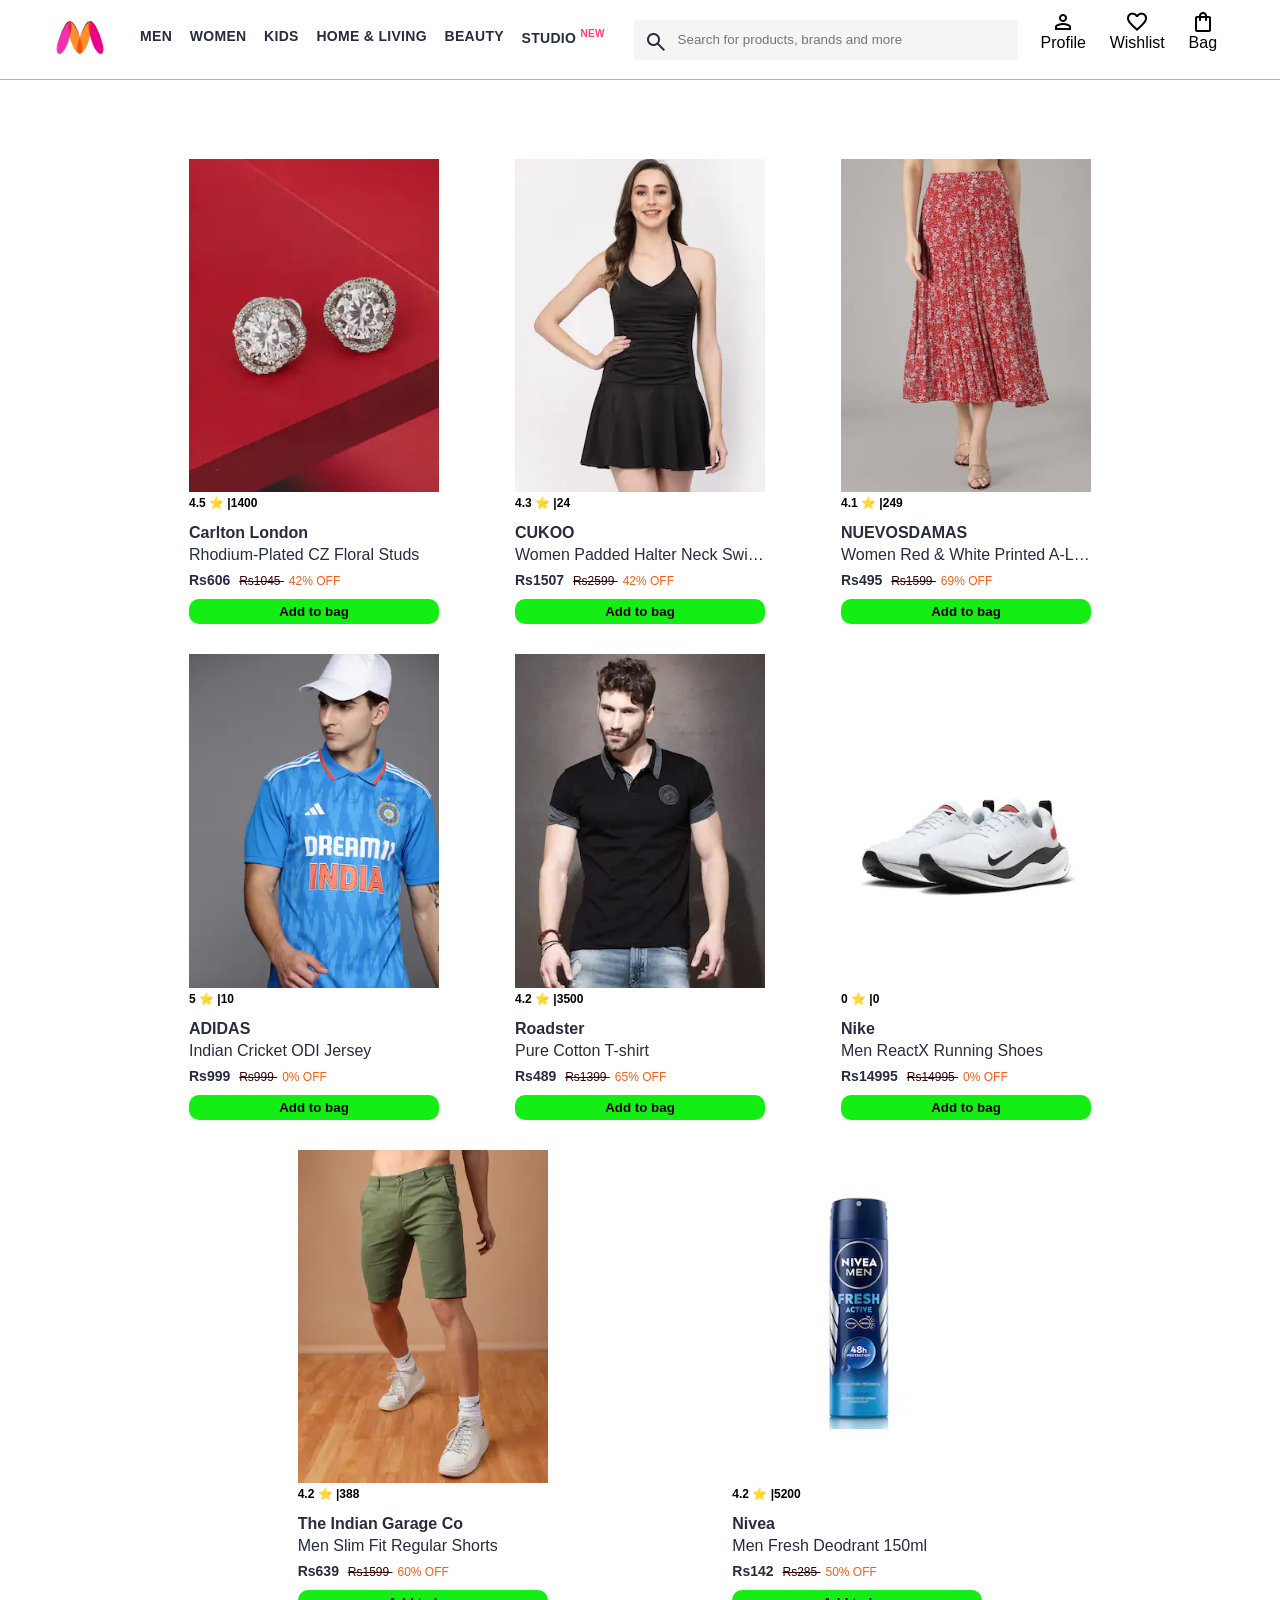
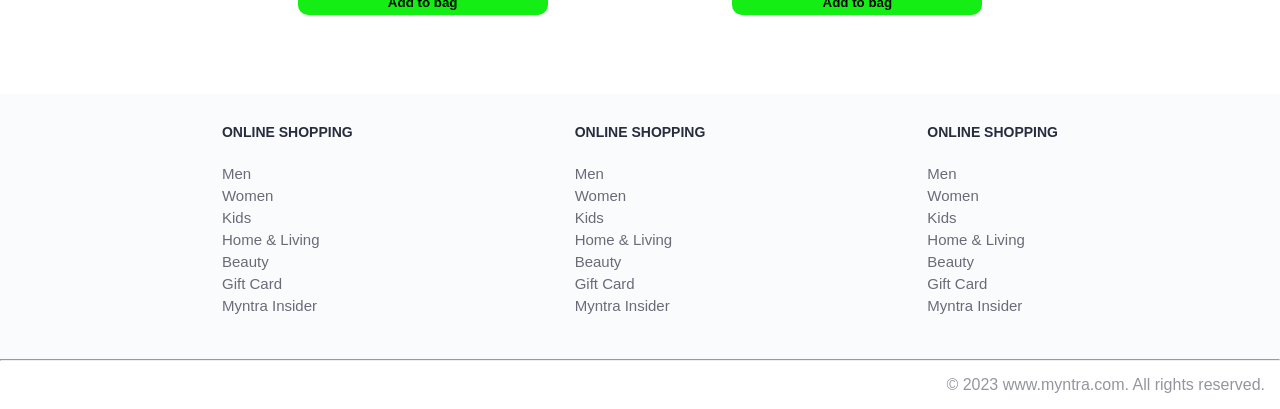
==== index.html @ da20bab3 "commit rand" ====
<!DOCTYPE html>
<html lang="en">
  <head>
    <title>Myntra Functional Clone</title>
    <link rel="stylesheet" href="css/index.css" />
    <link
      rel="stylesheet"
      href="https://fonts.googleapis.com/css2?family=Material+Symbols+Outlined:opsz,wght,FILL,GRAD@20..48,100..700,0..1,-50..200"
    />
  </head>
  <body>
    <header>
      <div class="logo_container">
        <a href="#"
          ><img
            class="myntra_home"
            src="images/myntra_logo.webp"
            alt="Myntra Home"
        /></a>
      </div>
      <nav class="nav_bar">
        <a href="#">Men</a>
        <a href="#">Women</a>
        <a href="#">Kids</a>
        <a href="#">Home & Living</a>
        <a href="#">Beauty</a>
        <a href="#">Studio <sup>New</sup></a>
      </nav>
      <div class="search_bar">
        <span class="material-symbols-outlined search_icon">search</span>
        <input
          class="search_input"
          placeholder="Search for products, brands and more"
        />
      </div>
      <div class="action_bar">
        <div class="action_container">
          <span class="material-symbols-outlined action_icon">person</span>
          <span class="action_name">Profile</span>
        </div>

        <div class="action_container">
          <span class="material-symbols-outlined action_icon">favorite</span>
          <span class="action_name">Wishlist</span>
        </div>

        <a class="action_container" href="pages/bag.html">
          <span class="material-symbols-outlined action_icon"
            >shopping_bag</span
          >
          <span class="action_name">Bag</span>
          <span class="bag-item-count">0</span>
        </a>
      </div>
    </header>
    <main>
      <div class="items-container"></div>
    </main>
    <footer>
      <div class="footer_container">
        <div class="footer_column">
          <h3>ONLINE SHOPPING</h3>

          <a href="#">Men</a>
          <a href="#">Women</a>
          <a href="#">Kids</a>
          <a href="#">Home & Living</a>
          <a href="#">Beauty</a>
          <a href="#">Gift Card</a>
          <a href="#">Myntra Insider</a>
        </div>

        <div class="footer_column">
          <h3>ONLINE SHOPPING</h3>

          <a href="#">Men</a>
          <a href="#">Women</a>
          <a href="#">Kids</a>
          <a href="#">Home & Living</a>
          <a href="#">Beauty</a>
          <a href="#">Gift Card</a>
          <a href="#">Myntra Insider</a>
        </div>

        <div class="footer_column">
          <h3>ONLINE SHOPPING</h3>

          <a href="#">Men</a>
          <a href="#">Women</a>
          <a href="#">Kids</a>
          <a href="#">Home & Living</a>
          <a href="#">Beauty</a>
          <a href="#">Gift Card</a>
          <a href="#">Myntra Insider</a>
        </div>
      </div>
      <hr />

      <div class="copyright">© 2023 www.myntra.com. All rights reserved.</div>
    </footer>
    <script src="./data/item.js"></script>
    <script src="./scripts/index.js"></script>
    <sc src="./scripts/bag.js"></sc
  </body>
</html>
---- css/index.css ----
/***************** Item Page CSS **************************/
/*.action_container {
    text-decoration: none;
}
a.action_container:link {
    color:black;
}
.item-details {
    cursor: pointer;
    width: 250px;
    margin: 10px;
}
.stars {
    font-size: 12px;
    font-weight: 700;
    text-align: left;
}
.company {
    font-size: 18px;
    font-weight: 700;
    line-height: 1;
    color: #282c3f;
    margin-bottom: 6px;
    overflow: hidden;
    text-overflow: ellipsis;
    white-space: nowrap;
    margin-top: 20px;
}
.item-name {
    color: #535766;
    font-size: 16px;
    line-height: 1;
    margin-bottom: 0;
    margin-top: 0;
    overflow: hidden;
    text-overflow: ellipsis;
    white-space: nowrap;
    font-weight: 400;
    display: block;
}
.price-container {
    margin-top: 10px;
}
.current-price {
    font-size: 14px;
    font-weight: 700;
    color: #282c3f;
}
.original-price {
    text-decoration: line-through;
    color: #7e818c;
    font-weight: 400;
    margin-left: 5px;
    font-size: 12px;
}
.discount-percentage {
    color: #ff905a;
    font-weight: 400;
    font-size: 12px;
    margin-left: 5px;
}
.btn-bag {
    background-color: lightgreen;
    border: none;
    padding: 5px 15px;
    border-radius: 10px;
    width: 100%;
    margin-top: 7px;
    font-size: 20px;
    cursor: pointer;
}
.bag-items {
    background-color: #f16565;
    white-space: nowrap;
    text-align: center;
    line-height: 18px;
    padding: 0 6px;
    height: 18px;
    position: relative;
    border-radius: 50%;
    font-size: 12px;
    color: #fff;
    left: 13px;
    top: -44px;
    font-weight: 700;
    cursor: pointer;
}*/

* {
  margin: 0;
  padding: 0;
  font-family: Assistant, -apple-system, BlinkMacSystemFont, Segoe UI, Roboto,
    Helvetica, Arial, sans-serif;
  box-sizing: border-box;
}
header {
  display: flex;
  background-color: #ffffff;
  height: 80px;
  justify-content: space-between;
  align-items: center;
  border-bottom: 1px solid #b6b1b1;
}
.myntra_home {
  height: 45px;
}
.logo_container {
  margin-left: 4%;
}
.action_bar {
  margin-right: 4%;
}
.nav_bar {
  display: flex;
  min-width: 500px;
  justify-content: space-evenly;
}
.nav_bar a {
  font-size: 14px;
  letter-spacing: 0.3px;
  color: #282c3f;
  font-weight: 700;
  text-transform: uppercase;
  text-decoration: none;
  padding: 28px 0;
  border-bottom: 5px solid #ffffff;
}
.nav_bar a:hover {
  border-bottom: 4px solid #f54e77;
}

.nav_bar a sup {
  color: #ff3f6c;
  font-size: 10px;
}

.search_bar {
  height: 40px;
  min-width: 200px;
  width: 30%;
  display: flex;
  align-items: center;
}
.search_icon {
  box-sizing: content-box;
  height: 20px;
  padding: 10px;

  background-color: #f5f5f6;
  color: #282c3f;
  font-weight: 300;
  border-radius: 4px 0 0 4px;
}
.search_input {
  color: #696e79;
  background-color: #f5f5f6;
  flex-grow: 1;
  height: 40px;
  border: 0;
  border-radius: 0 4px 4px 0;
}

.action_bar {
  display: flex;
  min-width: 200px;
  justify-content: space-evenly;
  gap: 12px;
}

.action_container {
  display: flex;
  flex-direction: column;
  align-items: center;
}

/* Main section */
.banner_container {
  margin: 40px 0;
}
.banner_image {
  width: 100%;
}

.category_heading {
  text-transform: uppercase;
  color: #3e4152;
  letter-spacing: 0.15em;
  font-size: 1.8em;
  margin: 50px 0 10px 30px;
  max-height: 5em;
  font-weight: 700;
}

.category-items,
.items-container {
  width: 80%;
  margin: 50px 10%;
  display: flex;
  flex-wrap: wrap;
  justify-content: space-evenly;
}

.sale_item {
  width: 250px;
}

.footer_container {
  padding: 30px 0px 40px 0px;
  background: #fafbfc;
  display: flex;
  justify-content: space-evenly;
}

.footer_column {
  display: flex;
  flex-direction: column;
}

.footer_column h3 {
  color: #282c3f;
  font-size: 14px;
  margin-bottom: 25px;
}

.footer_column a {
  color: #696b79;
  font-size: 15px;
  text-decoration: none;
  padding-bottom: 5px;
}

.copyright {
  color: #94969f;
  text-align: end;
  padding: 15px;
}
.items-container {
  width: 80%;
  margin: 5% 10%;
}
.item-container {
  width: 250px;
  margin: 15px;
}
.item-image {
  width: 100%;
}
.rating {
  font-size: 12px;
  font-weight: 700;
}
.company-name {
  margin-top: 15px;
  font-size: 16px;
  font-weight: 700;
  line-height: 1;
  color: #282c3f;
  margin-bottom: 6px;
  overflow: hidden;
  text-overflow: ellipsis;
  white-space: nowrap;
}
.item-name {
  /* margin-top: 15px; */
  font-size: 16px;
  font-weight: 400;
  line-height: 1;
  color: #282c3f;
  /* margin-bottom: 6px; */
  overflow: hidden;
  text-overflow: ellipsis;
  white-space: nowrap;
  display: block;
}
.price {
  margin-top: 10px;
  font-size: 14px;
  line-height: 15px;
  white-space: nowrap;
}
.current-price {
  font-size: 14px;
  font-weight: 700;
  color: #282c3f;
}
.original-price {
  font-weight: 400;
  font-size: 12px;
  color: #360202;
  text-decoration: line-through;
  margin-left: 5px;
}
.discount {
  font-weight: 400;
  font-size: 12px;
  color: #f25e13;
  margin-left: 5px;
}
.btn-add-bag {
  font-weight: bolder;
  margin-top: 10px;
  width: 100%;
  background-color: rgb(20, 238, 20);
  border: none;
  padding: 5px 15px;
  border-radius: 10px;
  cursor: pointer;
}
.bag-item-count {
  background-color: #f16565;
  white-space: nowrap;
  text-align: center;
  line-height: 18px;
  padding: 0 6px;
  height: 18px;
  position: relative;
  border-radius: 50%;
  font-size: 12px;
  color: #fff;
  left: 13px;
  top: -44px;
  font-weight: 700;
  cursor: pointer;
}
.action_container {
  text-decoration: none;
}
a.action_container:link {
  color: black;
}
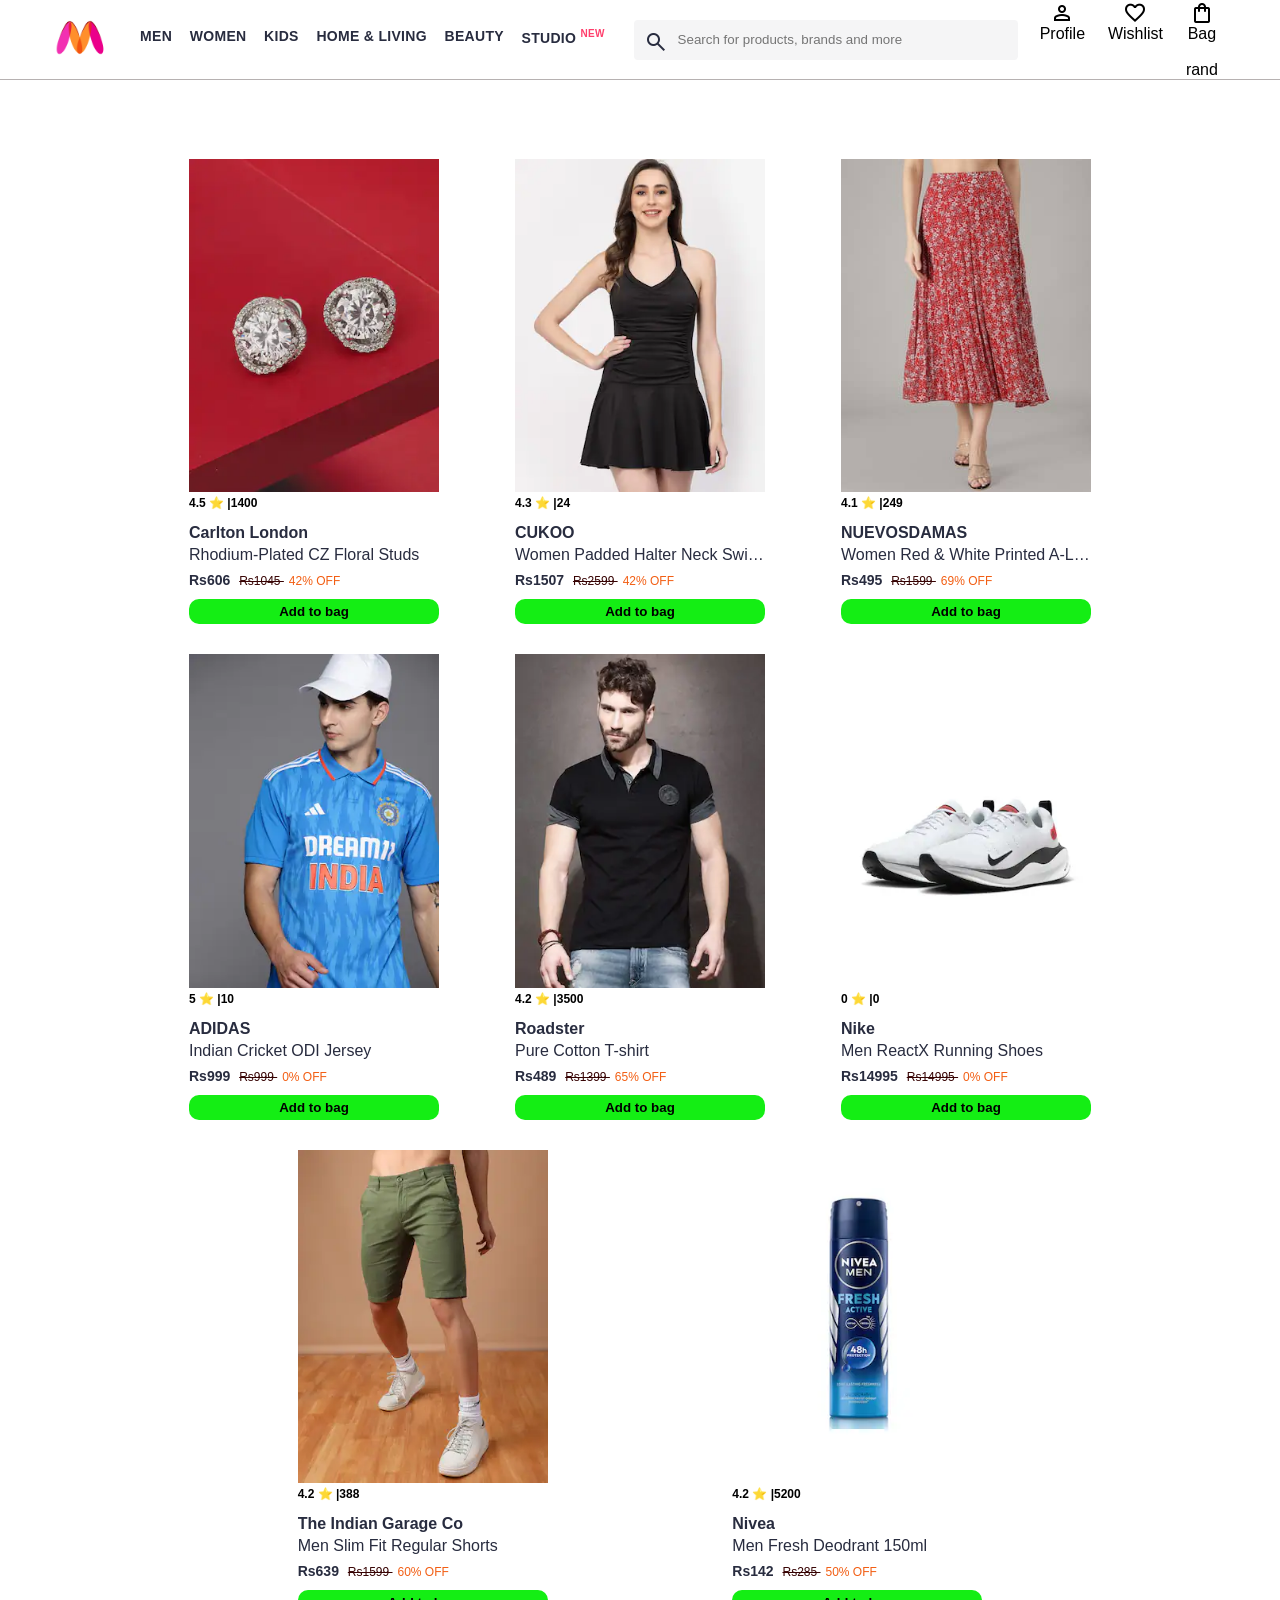
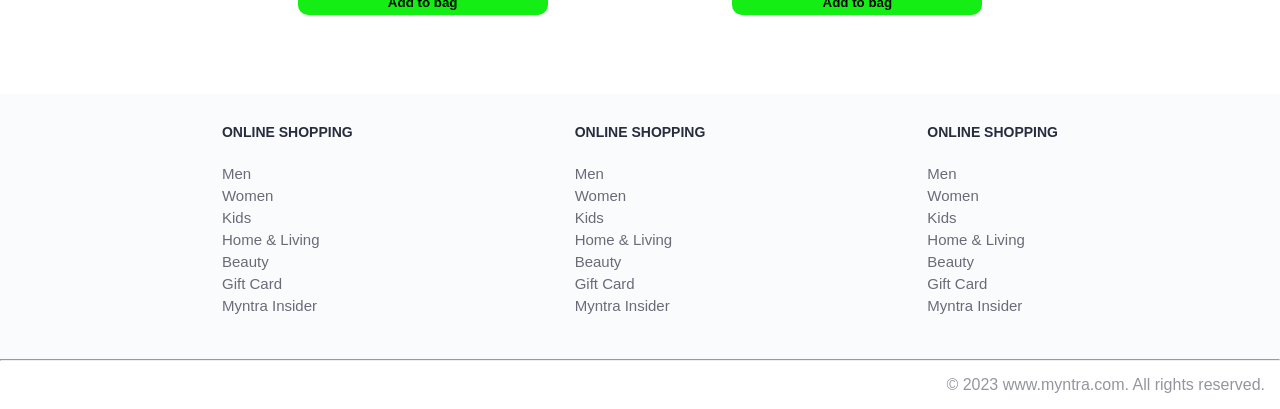
==== commit 9e0e774e: "change" ====
--- a/index.html
+++ b/index.html
@@ -50,6 +50,7 @@
           >
           <span class="action_name">Bag</span>
           <span class="bag-item-count">0</span>
+          <span>rand</span>
         </a>
       </div>
     </header>
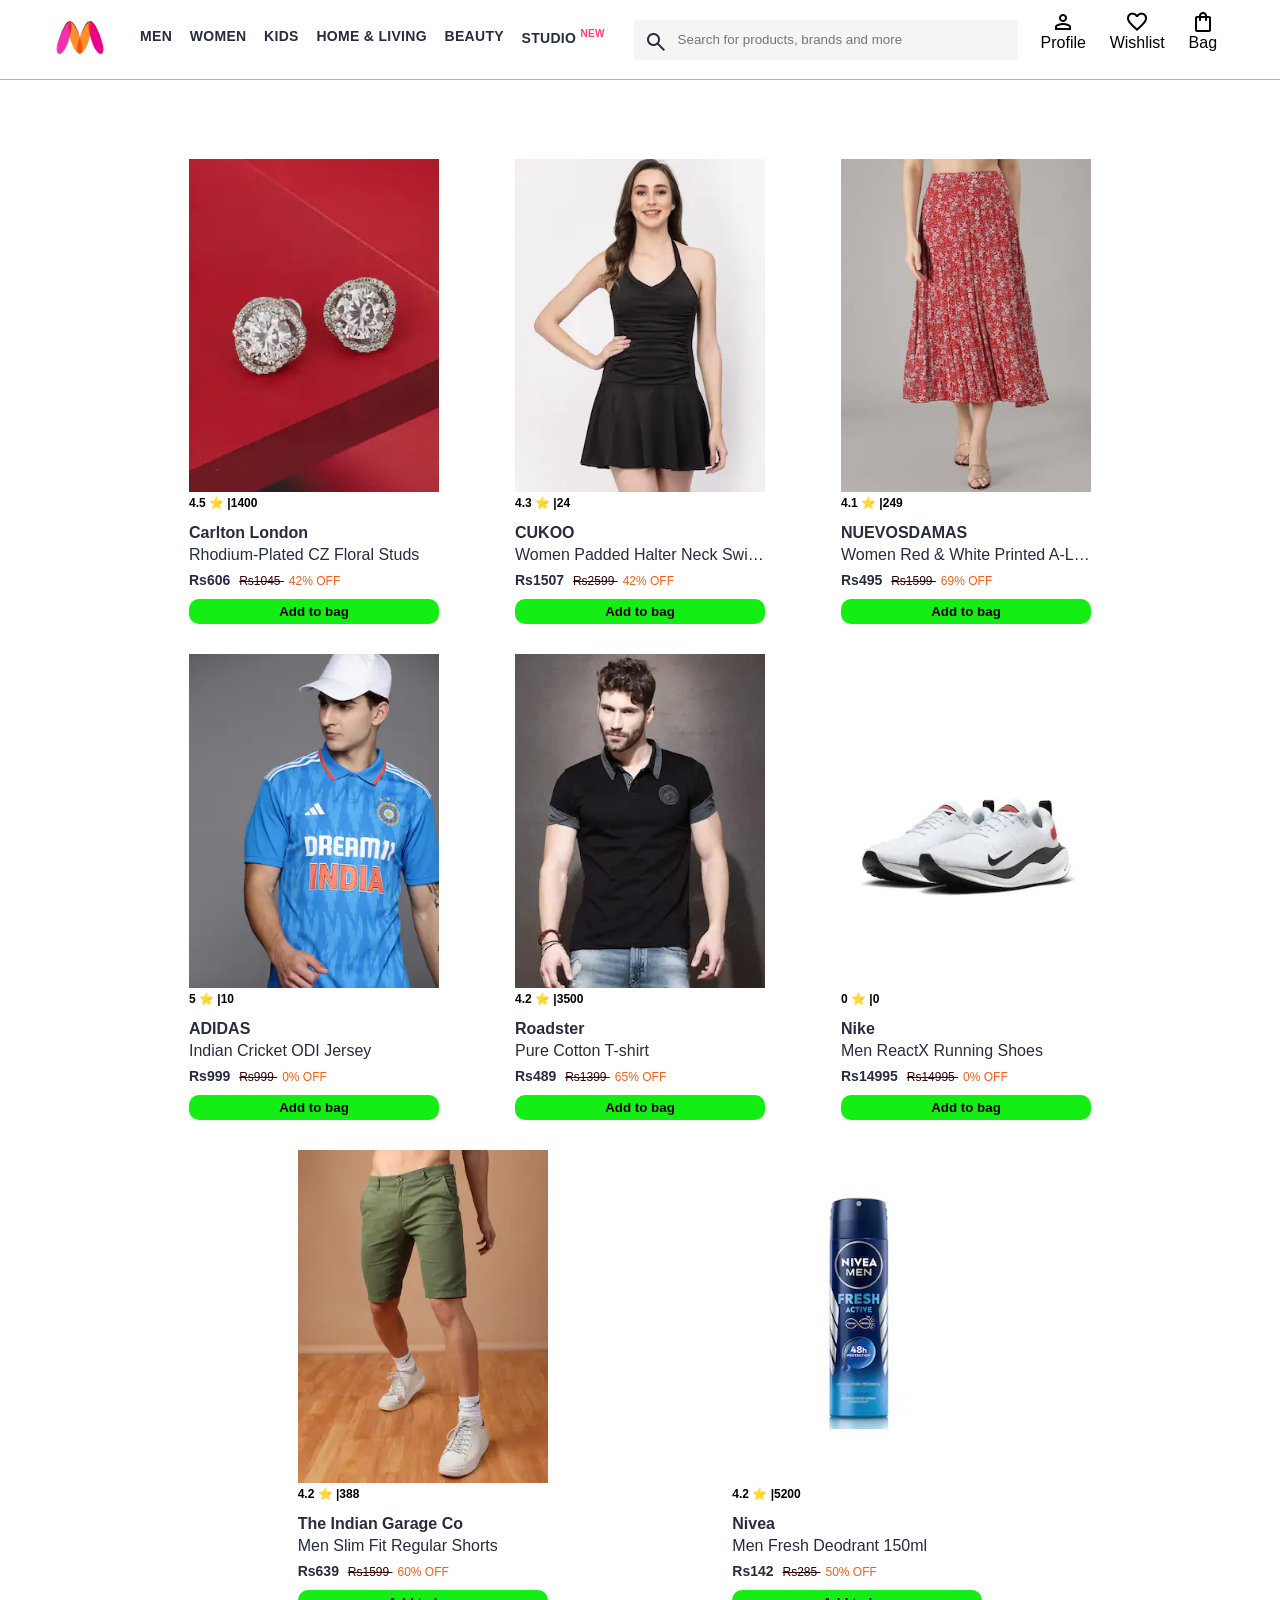
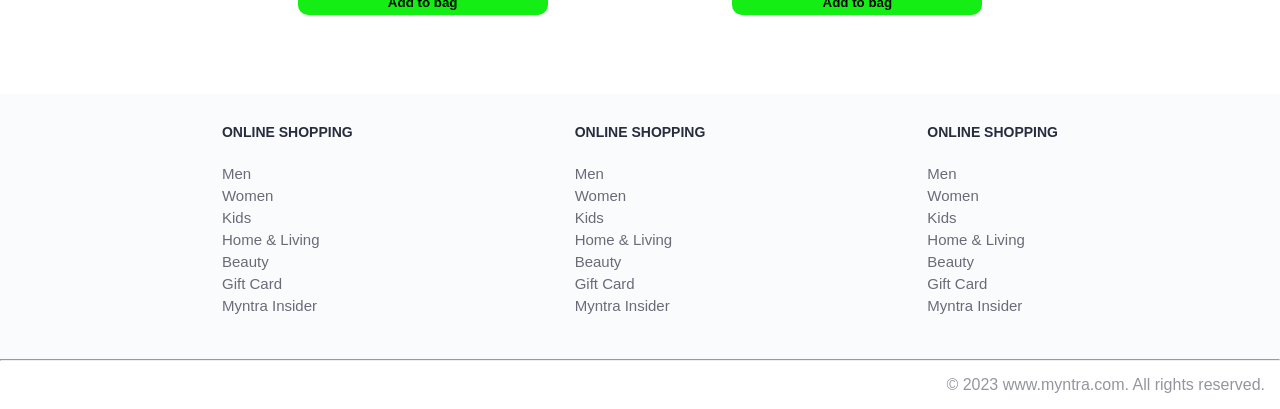
==== commit 46171ec0: "change" ====
--- a/index.html
+++ b/index.html
@@ -50,7 +50,6 @@
           >
           <span class="action_name">Bag</span>
           <span class="bag-item-count">0</span>
-          <span>rand</span>
         </a>
       </div>
     </header>
